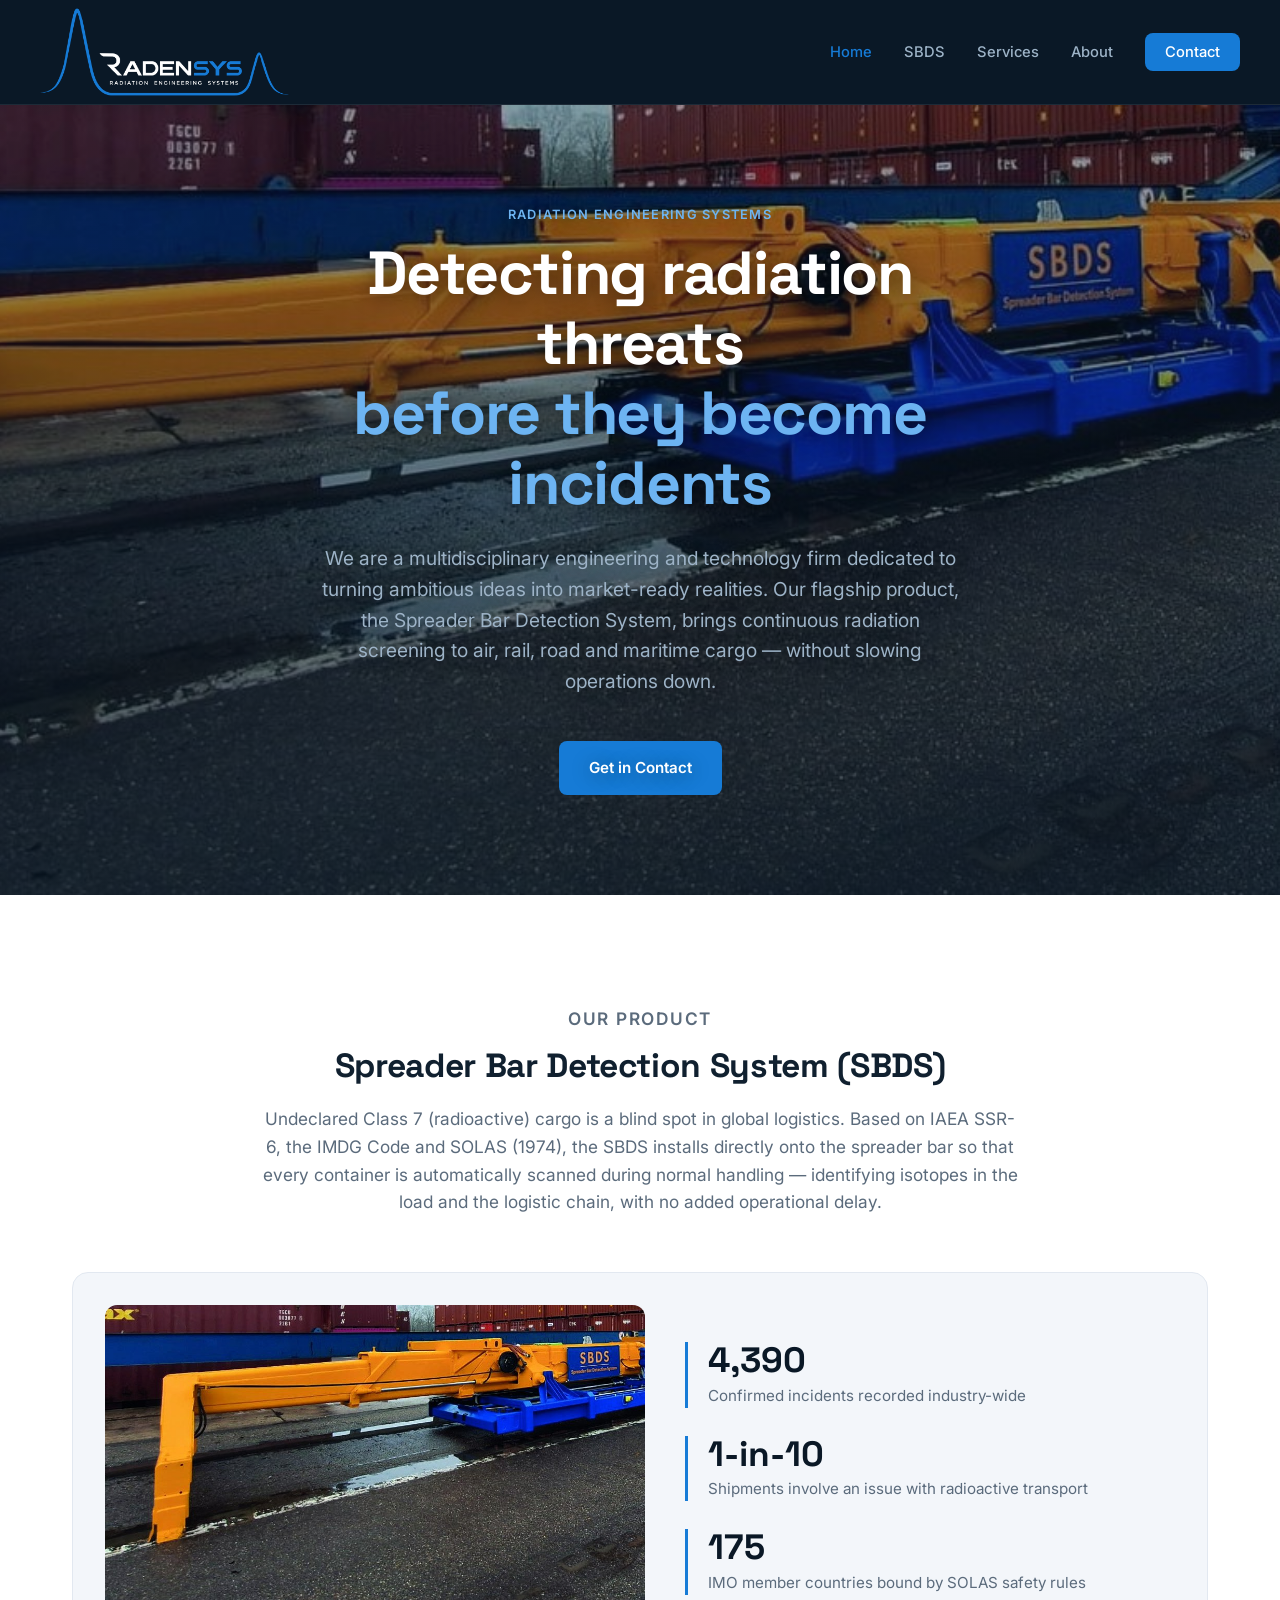
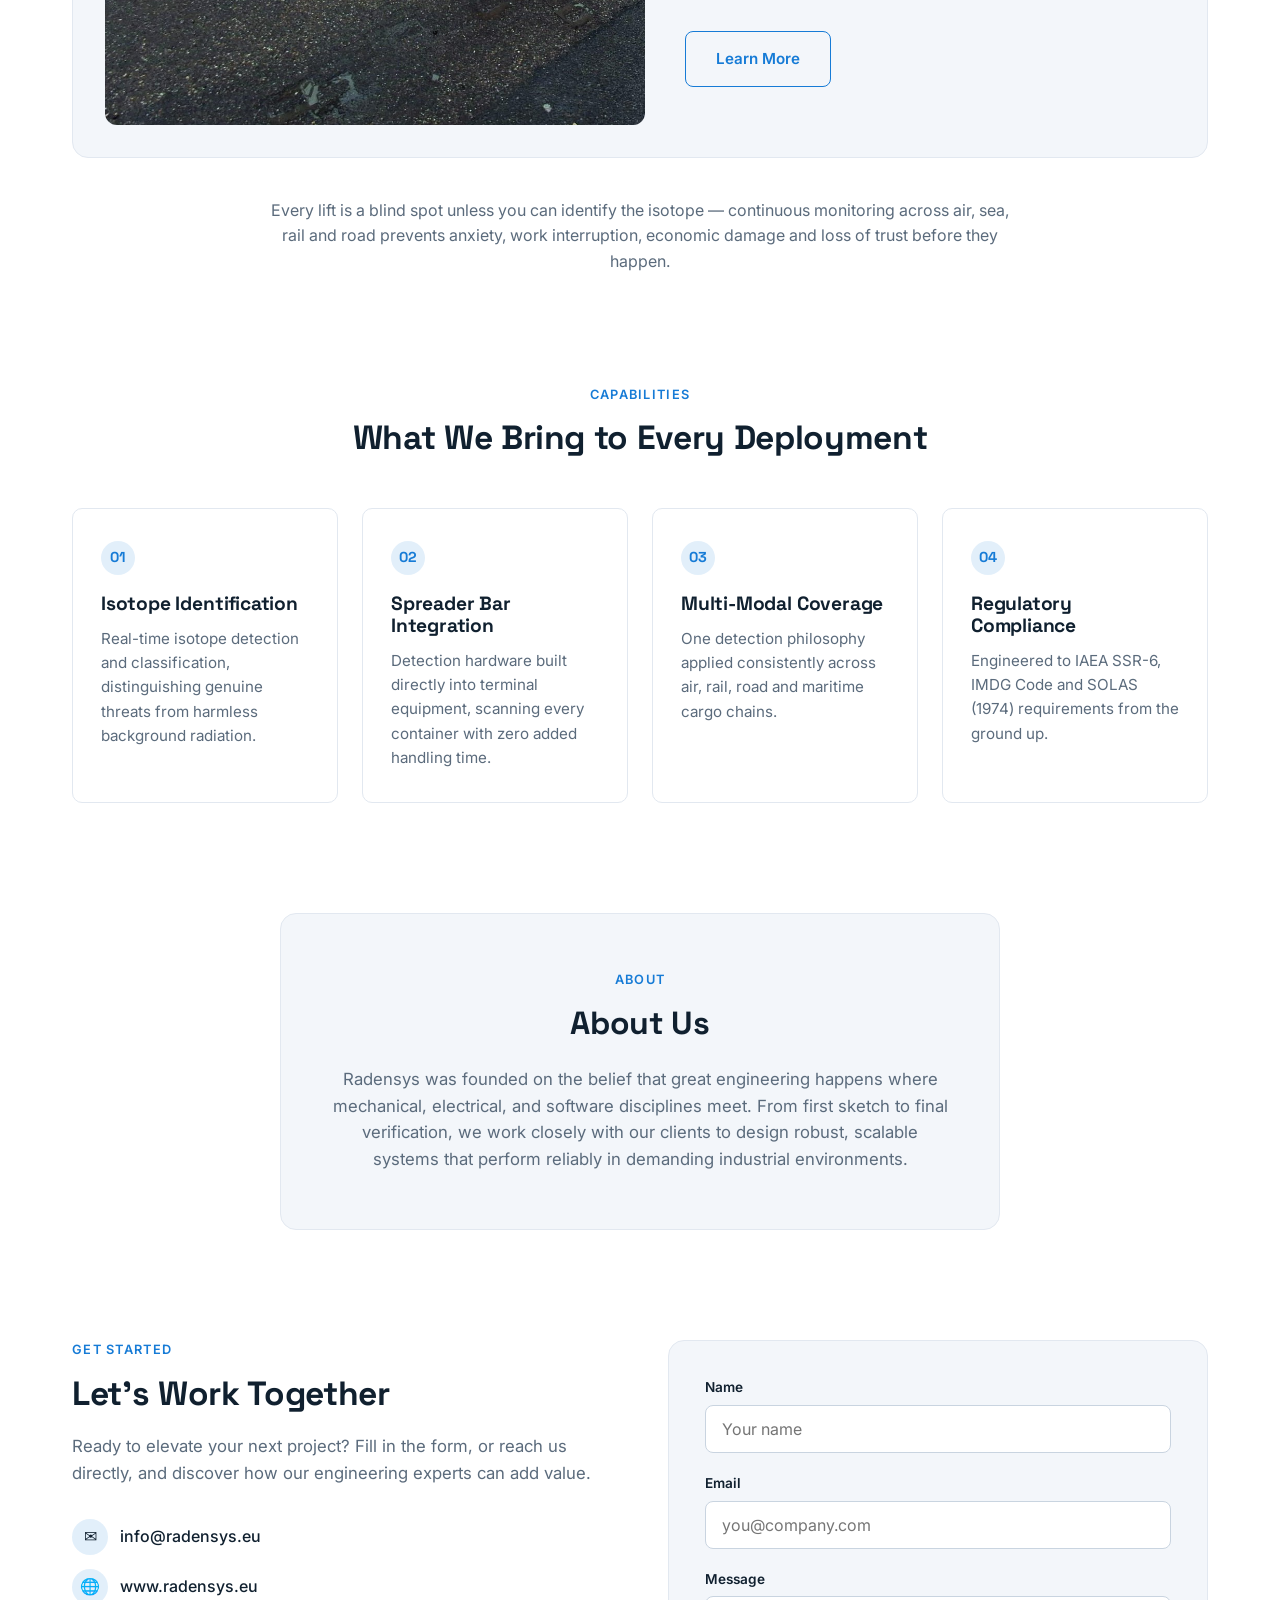
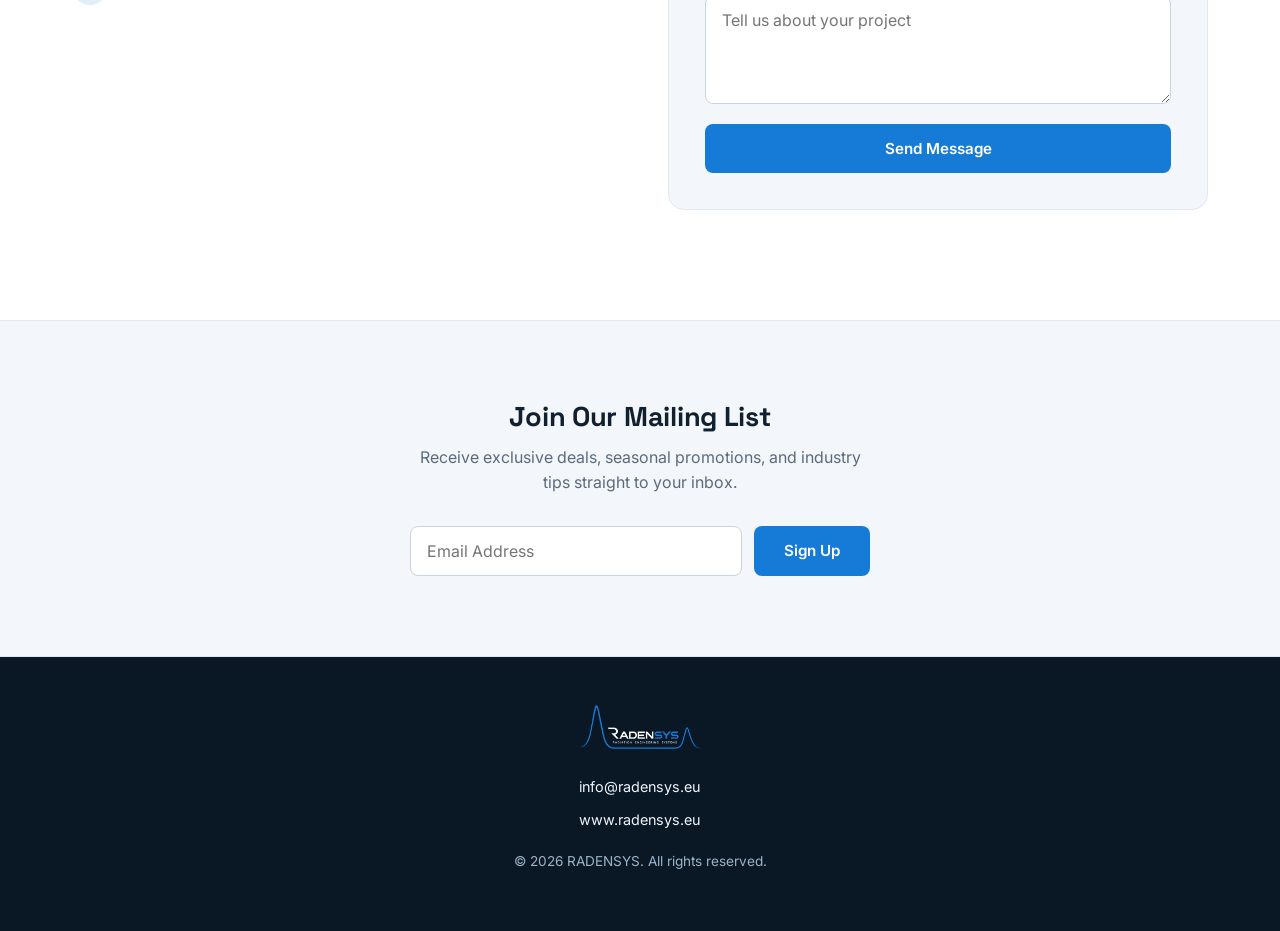
==== links.html @ bbc5977e "Added link from bussiness cards." ====
<!DOCTYPE html>
<html lang="en">
<head>
    <meta charset="UTF-8">
    <meta name="viewport" content="width=device-width, initial-scale=1.0">
    <title>RADENSYS | Redirecting…</title>

    <!-- Fallback voor browsers zonder JavaScript: herlaadt na 0 seconden naar de homepagina -->
    <meta http-equiv="refresh" content="0; url=index.html">
    <link rel="canonical" href="index.html">

    <style>
        body {
            margin: 0;
            display: flex;
            align-items: center;
            justify-content: center;
            min-height: 100vh;
            background-color: #0a1826;
            color: #eef4fb;
            font-family: 'Inter', -apple-system, BlinkMacSystemFont, sans-serif;
            text-align: center;
        }
        a { color: #6db4f2; }
    </style>
</head>
<body>
    <p>Redirecting to <a href="index.html">radensys.eu</a>&hellip;</p>

    <!-- Onmiddellijke redirect voor browsers mét JavaScript -->
    <script>
        window.location.replace('index.html');
    </script>
</body>
</html>
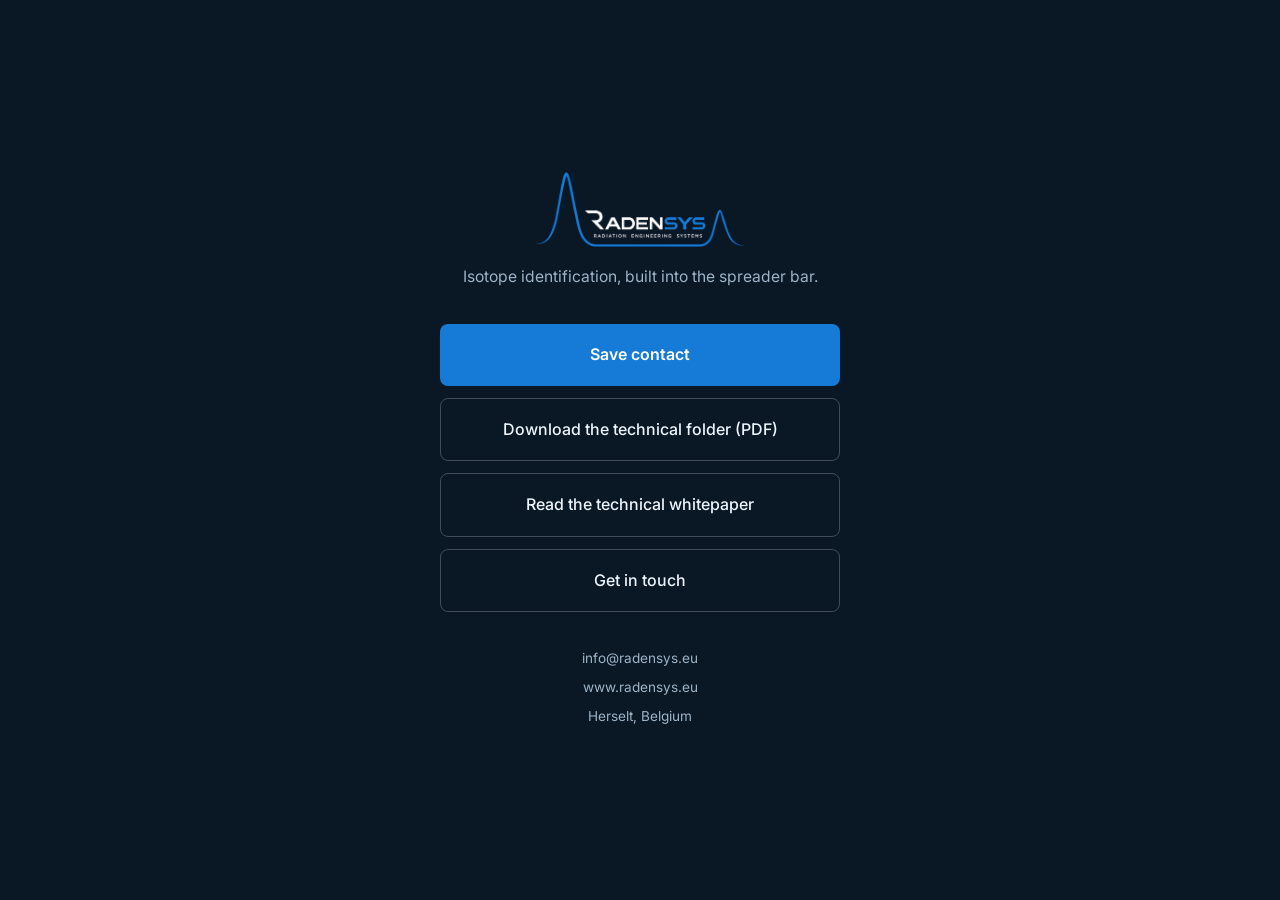
==== commit 01fc8946: "Turn links.html into a real landing page The page behind the QR code on the printed business cards w" ====
--- a/links.html
+++ b/links.html
@@ -3,33 +3,48 @@
 <head>
     <meta charset="UTF-8">
     <meta name="viewport" content="width=device-width, initial-scale=1.0">
-    <title>RADENSYS | Redirecting…</title>
+    <title>RADENSYS | Contact &amp; downloads</title>
+    <meta name="description" content="Save our contact details, download the technical folder or the SBDS whitepaper, or get in touch with Radensys.">
 
-    <!-- Fallback voor browsers zonder JavaScript: herlaadt na 0 seconden naar de homepagina -->
-    <meta http-equiv="refresh" content="0; url=index.html">
-    <link rel="canonical" href="index.html">
+    <!--
+        Deze pagina wordt alleen bereikt via de QR-code op de visitekaartjes en
+        is nergens vanaf de site gelinkt. Buiten de zoekresultaten houden, zodat
+        er naast de homepage geen tweede Radensys-pagina in Google verschijnt.
+    -->
+    <meta name="robots" content="noindex, follow">
 
-    <style>
-        body {
-            margin: 0;
-            display: flex;
-            align-items: center;
-            justify-content: center;
-            min-height: 100vh;
-            background-color: #0a1826;
-            color: #eef4fb;
-            font-family: 'Inter', -apple-system, BlinkMacSystemFont, sans-serif;
-            text-align: center;
-        }
-        a { color: #6db4f2; }
-    </style>
+    <link rel="preconnect" href="https://fonts.googleapis.com">
+    <link rel="preconnect" href="https://fonts.gstatic.com" crossorigin>
+    <link href="https://fonts.googleapis.com/css2?family=Inter:wght@300;400;500;600;700&family=Space+Grotesk:wght@500;600;700&display=swap" rel="stylesheet">
+
+    <link rel="stylesheet" href="style.css">
 </head>
-<body>
-    <p>Redirecting to <a href="index.html">radensys.eu</a>&hellip;</p>
+<body class="link-page">
 
-    <!-- Onmiddellijke redirect voor browsers mét JavaScript -->
-    <script>
-        window.location.replace('index.html');
-    </script>
+    <!--
+        Landingspagina achter de QR-code op de gedrukte visitekaartjes.
+        Eén QR voor iedereen, dus bedrijfsbreed en zonder persoonsnamen.
+        De bezoeker heeft ons net gesproken: geen verkooppraat, alleen
+        de vier dingen die hij op dat moment wil doen.
+        Bewust standalone — geen navbar, geen menu, geen main.js.
+    -->
+    <main class="link-card">
+        <img src="assets/images/logo.png" alt="RADENSYS" class="link-logo" width="260" height="92">
+        <p class="link-tagline">Isotope identification, built into the spreader bar.</p>
+
+        <nav class="link-actions" aria-label="Contact and downloads">
+            <a href="assets/radensys.vcf" class="btn link-btn" download>Save contact</a>
+            <a href="assets/images/Folder_radensys_transport_V3.pdf" class="btn link-btn link-btn--secondary" download>Download the technical folder (PDF)</a>
+            <a href="sbds-whitepaper.html" class="btn link-btn link-btn--secondary">Read the technical whitepaper</a>
+            <a href="index.html#contact" class="btn link-btn link-btn--secondary">Get in touch</a>
+        </nav>
+
+        <div class="link-meta">
+            <a href="mailto:info@radensys.eu">info@radensys.eu</a>
+            <a href="https://www.radensys.eu">www.radensys.eu</a>
+            <span>Herselt, Belgium</span>
+        </div>
+    </main>
+
 </body>
 </html>
--- a/style.css
+++ b/style.css
@@ -0,0 +1,1061 @@
+/* ==========================================================
+   RADENSYS — stylesheet
+   Kleurenschema afgeleid van het echte logo: blauw (#167BD6),
+   zwart/inkt, en wit. Donkere navbar/hero (waar het logo van
+   nature op staat), de rest van de site is licht en helder.
+   ========================================================== */
+
+:root {
+    /* Kleuren */
+    --navy: #0a1826;        /* donker navy voor navbar, hero, footer */
+    --navy-soft: #12283b;
+    --bg: #ffffff;          /* hoofdachtergrond: licht */
+    --bg-soft: #f3f6fa;     /* lichte sectie-achtergrond ter afwisseling */
+    --card-bg: #ffffff;
+    --border-color: #e2e8f0;
+    --border-color-strong: #c9d4e0;
+    --text-main: #10202f;   /* bijna zwart, ietsje navy getint */
+    --text-muted: #5b6b7c;
+    --text-on-dark: #eef4fb;
+    --text-on-dark-muted: #9db3c7;
+
+    --accent: #167bd6;      /* het echte logo-blauw */
+    --accent-dark: #0f5ea8;
+    --accent-soft: rgba(22, 123, 214, 0.12);
+
+    /* Typografie */
+    --font-display: 'Space Grotesk', 'Inter', sans-serif;
+    --font-body: 'Inter', sans-serif;
+
+    --max-width: 1200px;
+}
+
+/* --- Reset --- */
+* {
+    box-sizing: border-box;
+    margin: 0;
+    padding: 0;
+}
+
+html {
+    scroll-behavior: smooth;
+}
+
+body {
+    font-family: var(--font-body);
+    background-color: var(--bg);
+    color: var(--text-main);
+    line-height: 1.6;
+    overflow-x: hidden;
+}
+
+h1, h2, h3 {
+    font-family: var(--font-display);
+    line-height: 1.15;
+    letter-spacing: -0.01em;
+}
+
+a {
+    color: inherit;
+}
+
+/* Het hidden-attribuut moet altijd winnen. Zonder deze regel overschrijft een
+   class met een eigen display-waarde (bv. .contact-form { display: flex }) de
+   standaardregel van de browser, waardoor element.hidden = true niets doet. */
+[hidden] {
+    display: none !important;
+}
+
+.sr-only {
+    position: absolute;
+    width: 1px;
+    height: 1px;
+    overflow: hidden;
+    clip: rect(0 0 0 0);
+    white-space: nowrap;
+}
+
+/* Eyebrow: klein label boven een titel */
+.eyebrow {
+    font-family: var(--font-body);
+    font-size: 0.8rem;
+    font-weight: 600;
+    letter-spacing: 0.1em;
+    text-transform: uppercase;
+    color: var(--accent);
+    margin-bottom: 14px;
+}
+
+.eyebrow--on-dark {
+    color: #6db4f2;
+}
+
+/* --- Knop --- */
+.btn {
+    display: inline-block;
+    background-color: var(--accent);
+    color: #ffffff;
+    text-decoration: none;
+    padding: 15px 30px;
+    font-family: var(--font-body);
+    font-weight: 600;
+    font-size: 0.95rem;
+    border: none;
+    border-radius: 8px;
+    cursor: pointer;
+    transition: background 0.2s, transform 0.15s, box-shadow 0.2s;
+}
+
+.btn:hover {
+    background-color: var(--accent-dark);
+    transform: translateY(-2px);
+    box-shadow: 0 10px 24px -8px var(--accent-soft);
+}
+
+.btn--block {
+    width: 100%;
+    text-align: center;
+}
+
+.btn--outline {
+    background-color: transparent;
+    color: var(--accent);
+    border: 1.5px solid var(--accent);
+    align-self: flex-start;
+    margin-top: 8px;
+}
+
+.btn--outline:hover {
+    background-color: var(--accent);
+    color: #ffffff;
+}
+
+/* Rustige, secundaire knop: leesbaar maar duidelijk ondergeschikt aan
+   .btn--outline, zodat de hiërarchie tussen de twee acties klopt. */
+.btn--quiet {
+    background-color: transparent;
+    color: var(--text-muted);
+    border: 1px solid var(--border-color-strong);
+    padding: 12px 22px;
+    font-size: 0.88rem;
+    font-weight: 500;
+}
+
+.btn--quiet:hover {
+    background-color: transparent;
+    border-color: var(--accent);
+    color: var(--accent);
+    box-shadow: none;
+}
+
+/* ==========================================================
+   SCROLL REVEAL
+   ========================================================== */
+.reveal {
+    opacity: 0;
+    transform: translateY(24px);
+    transition: opacity 0.6s ease, transform 0.6s ease;
+}
+
+.reveal.is-visible {
+    opacity: 1;
+    transform: translateY(0);
+}
+
+@media (prefers-reduced-motion: reduce) {
+    .reveal {
+        opacity: 1;
+        transform: none;
+        transition: none;
+    }
+}
+
+/* ==========================================================
+   NAVBAR (blijft donker — het logo is hiervoor gemaakt)
+   ========================================================== */
+.navbar {
+    position: sticky;
+    top: 0;
+    z-index: 100;
+    display: flex;
+    justify-content: space-between;
+    align-items: center;
+    padding: 8px max(2rem, (100vw - var(--max-width)) / 2);
+    background-color: var(--navy);
+    border-bottom: 1px solid rgba(255, 255, 255, 0.08);
+}
+
+.navbar .logo img {
+    height: 88px;
+    width: auto;
+    display: block;
+}
+
+.nav-links {
+    display: flex;
+    align-items: center;
+    gap: 32px;
+    list-style: none;
+}
+
+.nav-links a {
+    color: var(--text-on-dark-muted);
+    text-decoration: none;
+    font-weight: 500;
+    font-size: 0.92rem;
+    transition: color 0.2s;
+}
+
+.nav-links a:hover {
+    color: var(--text-on-dark);
+}
+
+.nav-links a.nav-cta {
+    color: #ffffff;
+    background-color: var(--accent);
+    padding: 10px 20px;
+    border-radius: 8px;
+}
+
+.nav-links a.nav-cta:hover {
+    background-color: var(--accent-dark);
+    color: #ffffff;
+}
+
+.nav-links a.active-link {
+    color: var(--accent);
+}
+
+.nav-links a.nav-cta.active-link {
+    color: #ffffff;
+}
+
+/* Hamburger (verborgen op desktop) */
+.menu-toggle {
+    display: none;
+    flex-direction: column;
+    justify-content: space-between;
+    width: 26px;
+    height: 18px;
+    background: none;
+    border: none;
+    cursor: pointer;
+    padding: 0;
+}
+
+.menu-toggle span {
+    display: block;
+    height: 2px;
+    width: 100%;
+    background-color: var(--text-on-dark);
+    border-radius: 2px;
+    transition: transform 0.2s, opacity 0.2s;
+}
+
+/* ==========================================================
+   HERO (donker, met productfoto als achtergrond)
+   ========================================================== */
+.hero {
+    position: relative;
+    display: flex;
+    align-items: center;
+    justify-content: center;
+    min-height: 82vh;
+    text-align: center;
+    overflow: hidden;
+    background-color: var(--navy);
+}
+
+.hero-bg {
+    position: absolute;
+    inset: 0;
+    background-size: cover;
+    background-position: center;
+    opacity: 0.85;
+}
+
+.hero-overlay {
+    position: absolute;
+    inset: 0;
+    background: linear-gradient(180deg, rgba(10, 24, 38, 0.25) 0%, rgba(10, 24, 38, 0.7) 100%);
+}
+
+.hero-content {
+    position: relative;
+    z-index: 2;
+    max-width: 820px;
+    padding: 100px 2rem;
+    color: var(--text-on-dark);
+    text-shadow: 0 2px 20px rgba(0, 0, 0, 0.45);
+}
+
+.hero-content h1 {
+    font-size: clamp(2.4rem, 5vw, 3.8rem);
+    font-weight: 700;
+    letter-spacing: -0.02em;
+    margin-bottom: 24px;
+    color: #ffffff;
+}
+
+.hero-content h1 span {
+    color: #6db4f2;
+    display: block;
+}
+
+.hero-lead {
+    font-family: var(--font-body);
+    font-size: clamp(1.05rem, 2vw, 1.2rem);
+    color: var(--text-on-dark-muted);
+    max-width: 640px;
+    margin: 0 auto 44px auto;
+}
+
+/* ==========================================================
+   PRODUCT — Spreader Bar Detection System
+   ========================================================== */
+.product-section {
+    max-width: var(--max-width);
+    margin: 0 auto;
+    padding: 110px 2rem;
+}
+
+.product-intro {
+    max-width: 760px;
+    margin: 0 auto 56px auto;
+    text-align: center;
+}
+
+.product-intro h2 {
+    font-size: 2.1rem;
+    margin-bottom: 20px;
+}
+
+.product-intro p {
+    color: var(--text-muted);
+    font-size: 1.08rem;
+}
+
+.product-showcase {
+    display: grid;
+    grid-template-columns: 1.1fr 1fr;
+    gap: 40px;
+    align-items: center;
+    background-color: var(--bg-soft);
+    border: 1px solid var(--border-color);
+    border-radius: 16px;
+    padding: 32px;
+}
+
+.product-showcase img {
+    width: 100%;
+    height: 100%;
+    max-height: 420px;
+    object-fit: cover;
+    border-radius: 12px;
+    display: block;
+}
+
+.product-stats {
+    display: flex;
+    flex-direction: column;
+    gap: 28px;
+}
+
+.stat {
+    border-left: 3px solid var(--accent);
+    padding-left: 20px;
+}
+
+.stat-number {
+    display: block;
+    font-family: var(--font-display);
+    font-size: 2.2rem;
+    font-weight: 700;
+    color: var(--navy);
+    line-height: 1;
+    margin-bottom: 6px;
+}
+
+.stat-label {
+    display: block;
+    color: var(--text-muted);
+    font-size: 0.95rem;
+}
+
+/* Bronvermelding bij elk cijfer — zichtbaar, maar ondergeschikt aan het label.
+   Geen cijfer op de site zonder bron. */
+.stat-source {
+    display: block;
+    margin-top: 6px;
+    color: var(--text-muted);
+    font-size: 0.78rem;
+    letter-spacing: 0.02em;
+    opacity: 0.8;
+}
+
+/* Knoprij onder de cijfers: 'Learn More' is de primaire actie,
+   de folderdownload staat er bewust rustiger naast. */
+.product-actions {
+    display: flex;
+    flex-wrap: wrap;
+    align-items: center;
+    gap: 14px;
+    margin-top: 8px;
+}
+
+.product-actions .btn--outline {
+    align-self: auto;
+    margin-top: 0;
+}
+
+.product-footnote {
+    max-width: 760px;
+    margin: 40px auto 0 auto;
+    text-align: center;
+    color: var(--text-muted);
+    font-size: 1rem;
+}
+
+/* ==========================================================
+   SERVICES
+   ========================================================== */
+.services-section {
+    max-width: var(--max-width);
+    margin: 0 auto;
+    padding: 0 2rem 110px 2rem;
+    text-align: center;
+}
+
+.services-section h2 {
+    font-size: 2.1rem;
+    margin-bottom: 50px;
+}
+
+.grid {
+    display: grid;
+    grid-template-columns: repeat(auto-fit, minmax(250px, 1fr));
+    gap: 24px;
+    text-align: left;
+}
+
+.card {
+    position: relative;
+    background-color: var(--card-bg);
+    border: 1px solid var(--border-color);
+    padding: 32px 28px;
+    border-radius: 10px;
+    transition: border-color 0.2s, transform 0.2s, box-shadow 0.2s;
+}
+
+.card:hover {
+    border-color: var(--accent);
+    transform: translateY(-4px);
+    box-shadow: 0 16px 32px -20px rgba(16, 32, 47, 0.25);
+}
+
+.card-code {
+    display: inline-flex;
+    align-items: center;
+    justify-content: center;
+    width: 34px;
+    height: 34px;
+    font-family: var(--font-display);
+    font-size: 0.9rem;
+    font-weight: 700;
+    color: var(--accent);
+    background-color: var(--accent-soft);
+    border-radius: 50%;
+    margin-bottom: 18px;
+}
+
+.card h3 {
+    font-size: 1.2rem;
+    margin-bottom: 12px;
+}
+
+.card p {
+    color: var(--text-muted);
+    font-size: 0.95rem;
+}
+
+/* ==========================================================
+   ABOUT
+   ========================================================== */
+.about-section {
+    max-width: var(--max-width);
+    margin: 0 auto;
+    padding: 0 2rem 110px 2rem;
+}
+
+.about-frame {
+    max-width: 720px;
+    margin: 0 auto;
+    padding: 56px 48px;
+    text-align: center;
+    border: 1px solid var(--border-color);
+    border-radius: 16px;
+    background-color: var(--bg-soft);
+}
+
+.about-frame h2 {
+    font-size: 2rem;
+    margin-bottom: 24px;
+}
+
+.about-frame p:not(.eyebrow) {
+    color: var(--text-muted);
+    font-size: 1.05rem;
+}
+
+/* De globale reset zet alle marges op 0; losse alinea's hebben dus
+   expliciet ruimte nodig. */
+.about-frame p:not(.eyebrow) + p {
+    margin-top: 18px;
+}
+
+/* ==========================================================
+   CTA — LET'S WORK TOGETHER / CONTACT
+   ========================================================== */
+.cta-section {
+    max-width: var(--max-width);
+    margin: 0 auto;
+    padding: 0 2rem 110px 2rem;
+}
+
+.contact-wrap {
+    display: grid;
+    grid-template-columns: 1fr 1fr;
+    gap: 56px;
+    align-items: start;
+}
+
+.contact-intro h2 {
+    font-size: 2.1rem;
+    margin-bottom: 20px;
+}
+
+.contact-intro p:not(.eyebrow) {
+    color: var(--text-muted);
+    font-size: 1.05rem;
+    margin-bottom: 32px;
+}
+
+.contact-details {
+    display: flex;
+    flex-direction: column;
+    gap: 14px;
+}
+
+.contact-details a {
+    display: inline-flex;
+    align-items: center;
+    gap: 12px;
+    color: var(--text-main);
+    text-decoration: none;
+    font-weight: 500;
+}
+
+.contact-details a:hover {
+    color: var(--accent);
+}
+
+.contact-icon {
+    display: inline-flex;
+    align-items: center;
+    justify-content: center;
+    width: 36px;
+    height: 36px;
+    border-radius: 50%;
+    background-color: var(--accent-soft);
+    font-size: 1rem;
+}
+
+/* --- Contactkaart --- */
+.contact-card {
+    background-color: var(--bg-soft);
+    border: 1px solid var(--border-color);
+    border-radius: 16px;
+    padding: 36px;
+}
+
+.contact-form {
+    display: flex;
+    flex-direction: column;
+    gap: 20px;
+}
+
+.field {
+    display: flex;
+    flex-direction: column;
+    gap: 6px;
+}
+
+.field label {
+    font-size: 0.85rem;
+    font-weight: 600;
+    color: var(--text-main);
+}
+
+.contact-form input,
+.contact-form textarea {
+    width: 100%;
+    padding: 13px 16px;
+    border-radius: 8px;
+    border: 1px solid var(--border-color-strong);
+    background-color: #ffffff;
+    color: var(--text-main);
+    font-family: var(--font-body);
+    font-size: 1rem;
+    resize: vertical;
+}
+
+.contact-form input:focus-visible,
+.contact-form textarea:focus-visible {
+    outline: 2px solid var(--accent);
+    outline-offset: 2px;
+}
+
+.form-status {
+    margin-top: 18px;
+    font-size: 0.92rem;
+    font-weight: 500;
+}
+
+.form-status.success { color: var(--accent-dark); }
+.form-status.error { color: #c0392b; }
+
+/* ==========================================================
+   FOOTER (donker, zoals de navbar)
+   ========================================================== */
+footer {
+    background-color: var(--navy);
+    padding: 48px 2rem;
+    text-align: center;
+    color: var(--text-on-dark-muted);
+    font-size: 0.9rem;
+}
+
+.footer-logo {
+    height: 44px;
+    width: auto;
+    margin-bottom: 20px;
+}
+
+footer p {
+    margin-bottom: 10px;
+}
+
+footer a {
+    color: var(--text-on-dark);
+    text-decoration: none;
+}
+
+footer a:hover {
+    color: #6db4f2;
+}
+
+footer .copyright {
+    margin-top: 20px;
+    color: var(--text-on-dark-muted);
+    font-size: 0.85rem;
+}
+
+/* Focus states voor toetsenbordgebruik */
+a:focus-visible,
+button:focus-visible {
+    outline: 2px solid var(--accent);
+    outline-offset: 3px;
+}
+
+/* --- Back to top knop --- */
+.back-to-top {
+    position: fixed;
+    right: 20px;
+    bottom: 20px;
+    z-index: 90;
+    width: 44px;
+    height: 44px;
+    border-radius: 50%;
+    border: 1px solid var(--border-color-strong);
+    background-color: #ffffff;
+    color: var(--text-main);
+    font-size: 1.2rem;
+    cursor: pointer;
+    opacity: 0;
+    transform: translateY(10px);
+    transition: opacity 0.2s, transform 0.2s, border-color 0.2s;
+    box-shadow: 0 8px 24px -8px rgba(16, 32, 47, 0.3);
+}
+
+.back-to-top.visible {
+    opacity: 1;
+    transform: translateY(0);
+}
+
+.back-to-top:hover {
+    border-color: var(--accent);
+    color: var(--accent);
+}
+
+/* --- Sticky mobiele CTA-balk (verborgen op desktop) --- */
+.mobile-cta-bar {
+    display: none;
+}
+
+/* ==========================================================
+   WHITEPAPER PAGE (sbds-whitepaper.html)
+   ========================================================== */
+.paper-hero {
+    background-color: var(--navy);
+    text-align: center;
+    padding: 80px 2rem 70px 2rem;
+    color: var(--text-on-dark);
+}
+
+.paper-hero h1 {
+    font-size: clamp(2rem, 4.5vw, 3rem);
+    color: #ffffff;
+    margin-bottom: 16px;
+}
+
+.paper-subtitle {
+    max-width: 640px;
+    margin: 0 auto;
+    color: var(--text-on-dark-muted);
+    font-size: 1.1rem;
+    font-style: italic;
+}
+
+.paper {
+    max-width: var(--max-width);
+    margin: 0 auto;
+    padding: 70px 2rem 120px 2rem;
+    display: grid;
+    grid-template-columns: 220px 1fr;
+    gap: 56px;
+    align-items: start;
+}
+
+.paper-toc {
+    position: sticky;
+    top: 100px;
+    display: flex;
+    flex-direction: column;
+    gap: 12px;
+    padding-right: 20px;
+    border-right: 1px solid var(--border-color);
+}
+
+.paper-toc-label {
+    font-size: 0.75rem;
+    font-weight: 700;
+    letter-spacing: 0.08em;
+    text-transform: uppercase;
+    color: var(--text-muted);
+    margin-bottom: 4px;
+}
+
+.paper-toc a {
+    color: var(--text-muted);
+    text-decoration: none;
+    font-size: 0.92rem;
+    line-height: 1.4;
+}
+
+.paper-toc a:hover {
+    color: var(--accent);
+}
+
+.paper-content {
+    max-width: 720px;
+}
+
+.paper-content h2 {
+    font-size: 1.5rem;
+    margin-top: 48px;
+    margin-bottom: 18px;
+    scroll-margin-top: 100px;
+}
+
+.paper-content h2:first-child {
+    margin-top: 0;
+}
+
+.paper-content p {
+    color: var(--text-main);
+    font-size: 1.02rem;
+    margin-bottom: 20px;
+}
+
+.paper-content strong {
+    color: var(--navy);
+}
+
+.citation {
+    color: var(--accent);
+    text-decoration: none;
+    font-size: 0.85em;
+    font-weight: 600;
+}
+
+.citation:hover {
+    text-decoration: underline;
+}
+
+.paper-references {
+    list-style: none;
+    counter-reset: refs;
+    display: flex;
+    flex-direction: column;
+    gap: 16px;
+    margin-bottom: 40px;
+}
+
+.paper-references li {
+    counter-increment: refs;
+    position: relative;
+    padding-left: 34px;
+    color: var(--text-muted);
+    font-size: 0.92rem;
+    line-height: 1.6;
+    scroll-margin-top: 100px;
+}
+
+.paper-references li::before {
+    content: "[" counter(refs) "]";
+    position: absolute;
+    left: 0;
+    color: var(--accent);
+    font-weight: 600;
+    font-size: 0.88rem;
+}
+
+.paper-references a {
+    color: var(--accent);
+    word-break: break-all;
+}
+
+.paper-cta {
+    margin-top: 48px;
+    padding: 32px;
+    background-color: var(--bg-soft);
+    border: 1px solid var(--border-color);
+    border-radius: 16px;
+    text-align: center;
+}
+
+.paper-cta p {
+    margin-bottom: 18px;
+    color: var(--text-main);
+    font-weight: 500;
+}
+
+@media (max-width: 900px) {
+    .paper {
+        grid-template-columns: 1fr;
+    }
+
+    .paper-toc {
+        position: static;
+        flex-direction: row;
+        flex-wrap: wrap;
+        border-right: none;
+        border-bottom: 1px solid var(--border-color);
+        padding-right: 0;
+        padding-bottom: 20px;
+        gap: 8px 20px;
+    }
+
+    .paper-toc-label {
+        width: 100%;
+    }
+}
+
+/* ==========================================================
+   LINKS PAGE (links.html)
+   Standalone landingspagina achter de QR-code op de visitekaartjes.
+   Mobiel-eerst: dit wordt vrijwel altijd op een telefoon geopend.
+   Donkere achtergrond omdat logo.png de lichte logoversie is — die
+   hoort op navy, net als in de navbar, hero en footer.
+   ========================================================== */
+.link-page {
+    display: flex;
+    align-items: center;
+    justify-content: center;
+    min-height: 100vh;
+    min-height: 100dvh;
+    padding: 44px 20px;
+    background-color: var(--navy);
+}
+
+.link-card {
+    width: 100%;
+    max-width: 400px;
+    text-align: center;
+}
+
+.link-logo {
+    display: block;
+    width: 210px;
+    max-width: 72%;
+    height: auto;
+    margin: 0 auto 18px auto;
+}
+
+.link-tagline {
+    color: var(--text-on-dark-muted);
+    font-size: 0.98rem;
+    line-height: 1.5;
+    margin-bottom: 36px;
+}
+
+.link-actions {
+    display: flex;
+    flex-direction: column;
+    gap: 12px;
+    margin-bottom: 36px;
+}
+
+/* Volle breedte en een ruime tapzone — ruim boven de 44px die je
+   op een telefoon minimaal wilt raken. */
+.link-btn {
+    width: 100%;
+    padding: 18px 22px;
+    font-size: 1rem;
+    text-align: center;
+}
+
+/* De drie vervolgacties: leesbaar op navy, maar duidelijk
+   ondergeschikt aan 'Save contact'. */
+.link-btn--secondary {
+    background-color: transparent;
+    color: var(--text-on-dark);
+    border: 1px solid rgba(255, 255, 255, 0.22);
+    font-weight: 500;
+}
+
+.link-btn--secondary:hover {
+    background-color: rgba(255, 255, 255, 0.06);
+    border-color: var(--accent);
+    color: #ffffff;
+    box-shadow: none;
+}
+
+.link-meta {
+    display: flex;
+    flex-direction: column;
+    gap: 7px;
+    font-size: 0.85rem;
+    color: var(--text-on-dark-muted);
+}
+
+.link-meta a {
+    color: var(--text-on-dark-muted);
+    text-decoration: none;
+}
+
+.link-meta a:hover {
+    color: var(--accent);
+}
+
+/* ==========================================================
+   RESPONSIVE
+   ========================================================== */
+@media (max-width: 900px) {
+    .product-showcase {
+        grid-template-columns: 1fr;
+    }
+
+    .contact-wrap {
+        grid-template-columns: 1fr;
+        gap: 40px;
+    }
+}
+
+@media (max-width: 768px) {
+    .menu-toggle {
+        display: flex;
+    }
+
+    .navbar .logo img {
+        height: 48px;
+    }
+
+    .nav-links {
+        position: absolute;
+        top: 100%;
+        left: 0;
+        right: 0;
+        flex-direction: column;
+        align-items: stretch;
+        gap: 0;
+        background-color: var(--navy);
+        max-height: 0;
+        overflow: hidden;
+        transition: max-height 0.25s ease;
+    }
+
+    .nav-links.open {
+        max-height: 320px;
+    }
+
+    .nav-links li {
+        padding: 16px 2rem;
+        border-top: 1px solid rgba(255, 255, 255, 0.08);
+    }
+
+    .nav-links a.nav-cta {
+        display: inline-block;
+    }
+
+    /* Sticky contact-balk onderaan het scherm op mobiel */
+    .mobile-cta-bar {
+        display: flex;
+        position: fixed;
+        left: 0;
+        right: 0;
+        bottom: 0;
+        z-index: 95;
+        gap: 10px;
+        padding: 12px 16px;
+        background-color: var(--navy);
+        border-top: 1px solid rgba(255, 255, 255, 0.08);
+    }
+
+    .mobile-cta-bar a {
+        flex: 1;
+        text-align: center;
+        padding: 12px;
+        border-radius: 8px;
+        text-decoration: none;
+        font-size: 0.9rem;
+    }
+
+    .mobile-cta-bar a:first-child {
+        border: 1px solid rgba(255, 255, 255, 0.25);
+        color: var(--text-on-dark-muted);
+    }
+
+    /* Ruimte onderaan zodat de sticky balk niets bedekt */
+    body {
+        padding-bottom: 72px;
+    }
+
+    .back-to-top {
+        bottom: 84px;
+    }
+}
+
+@media (max-width: 600px) {
+    .hero {
+        min-height: 74vh;
+    }
+
+    .about-frame {
+        padding: 40px 24px;
+    }
+
+    .contact-card {
+        padding: 24px;
+    }
+}
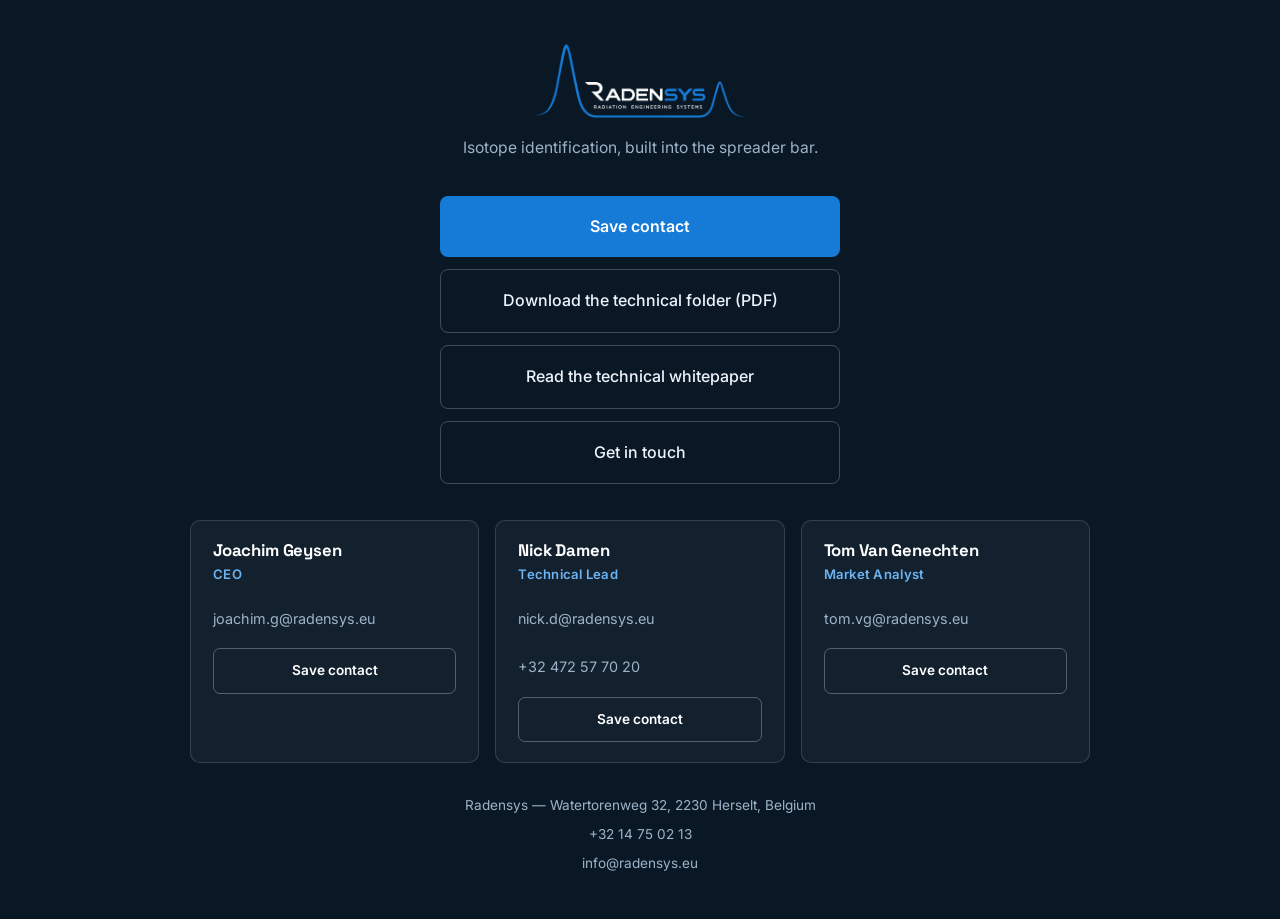
==== commit 3e792be9: "Add contact cards and full company details to the QR landing page Someone scanning the QR code on a " ====
--- a/links.html
+++ b/links.html
@@ -39,10 +39,41 @@
             <a href="index.html#contact" class="btn link-btn link-btn--secondary">Get in touch</a>
         </nav>
 
+        <!--
+            Persoonlijke contactkaarten. Elke kaart heeft zijn eigen vCard:
+            één BEGIN/END-blok per bestand wordt door alle telefoons herkend,
+            terwijl een bundel met meerdere personen in één .vcf wisselend
+            wordt afgehandeld. Zo bepaalt de bezoeker bovendien zelf wie hij
+            opslaat — hij heeft er meestal maar één gesproken.
+        -->
+        <section class="link-people" aria-label="Your contacts">
+            <article class="person-card">
+                <h2>Joachim Geysen</h2>
+                <p class="person-card-role">CEO</p>
+                <a href="mailto:joachim.g@radensys.eu">joachim.g@radensys.eu</a>
+                <a href="assets/joachim-geysen.vcf" class="person-card-save" download>Save contact</a>
+            </article>
+
+            <article class="person-card">
+                <h2>Nick Damen</h2>
+                <p class="person-card-role">Technical Lead</p>
+                <a href="mailto:nick.d@radensys.eu">nick.d@radensys.eu</a>
+                <a href="tel:+32472577020">+32 472 57 70 20</a>
+                <a href="assets/nick-damen.vcf" class="person-card-save" download>Save contact</a>
+            </article>
+
+            <article class="person-card">
+                <h2>Tom Van Genechten</h2>
+                <p class="person-card-role">Market Analyst</p>
+                <a href="mailto:tom.vg@radensys.eu">tom.vg@radensys.eu</a>
+                <a href="assets/tom-van-genechten.vcf" class="person-card-save" download>Save contact</a>
+            </article>
+        </section>
+
         <div class="link-meta">
+            <span>Radensys &mdash; Watertorenweg 32, 2230 Herselt, Belgium</span>
+            <a href="tel:+3214750213">+32 14 75 02 13</a>
             <a href="mailto:info@radensys.eu">info@radensys.eu</a>
-            <a href="https://www.radensys.eu">www.radensys.eu</a>
-            <span>Herselt, Belgium</span>
         </div>
     </main>
 
--- a/style.css
+++ b/style.css
@@ -414,6 +414,206 @@
     text-align: center;
     color: var(--text-muted);
     font-size: 1rem;
+}
+
+/* ==========================================================
+   HOW IT WORKS
+   Lichte sectie-achtergrond zodat de drie stappen zich visueel
+   losmaken van het productblok erboven.
+   ========================================================== */
+.how-section {
+    background-color: var(--bg-soft);
+    border-top: 1px solid var(--border-color);
+    border-bottom: 1px solid var(--border-color);
+    padding: 100px 2rem;
+    margin-bottom: 110px;
+}
+
+.how-intro {
+    max-width: 720px;
+    margin: 0 auto 54px auto;
+    text-align: center;
+}
+
+.how-intro h2 {
+    font-size: 2.1rem;
+    margin-bottom: 18px;
+}
+
+.how-intro p {
+    color: var(--text-muted);
+    font-size: 1.05rem;
+}
+
+.how-steps {
+    display: grid;
+    grid-template-columns: repeat(auto-fit, minmax(260px, 1fr));
+    gap: 24px;
+    max-width: var(--max-width);
+    margin: 0 auto;
+    list-style: none;
+}
+
+.how-step {
+    position: relative;
+    background-color: var(--card-bg);
+    border: 1px solid var(--border-color);
+    border-radius: 10px;
+    padding: 32px 28px;
+    overflow: hidden;
+}
+
+/* Accentbalkje dat bij hover van boven naar beneden invult — dezelfde
+   subtiele interactie-taal als de kaarten in Services. */
+.how-step::after {
+    content: '';
+    position: absolute;
+    left: 0;
+    top: 0;
+    bottom: 0;
+    width: 3px;
+    background-color: var(--accent);
+    transform: scaleY(0);
+    transform-origin: top;
+    transition: transform 0.3s;
+}
+
+.how-step:hover::after {
+    transform: scaleY(1);
+}
+
+.how-step-num {
+    display: block;
+    font-family: var(--font-display);
+    font-size: 2.4rem;
+    font-weight: 700;
+    color: #c4d6ea;
+    line-height: 1;
+    margin-bottom: 16px;
+}
+
+.how-step h3 {
+    font-size: 1.15rem;
+    margin-bottom: 12px;
+}
+
+.how-step p {
+    color: var(--text-muted);
+    font-size: 0.95rem;
+}
+
+.how-footnote {
+    max-width: 720px;
+    margin: 44px auto 0 auto;
+    text-align: center;
+    color: var(--text-muted);
+    font-size: 1rem;
+}
+
+/* ==========================================================
+   YOUR CONTACTS
+   ========================================================== */
+.people-section {
+    max-width: var(--max-width);
+    margin: 0 auto;
+    padding: 0 2rem 110px 2rem;
+}
+
+.people-intro {
+    text-align: center;
+    margin-bottom: 50px;
+}
+
+.people-intro h2 {
+    font-size: 2.1rem;
+}
+
+/* Breed genoeg voor drie kaarten naast elkaar (3 x 320 + 2 x 24 = 1008);
+   daaronder valt auto-fit vanzelf terug op twee en dan één kolom. */
+.people-grid {
+    display: grid;
+    grid-template-columns: repeat(auto-fit, minmax(320px, 1fr));
+    gap: 24px;
+    max-width: 1080px;
+    margin: 0 auto;
+}
+
+/* Foto links, gegevens rechts. */
+.person {
+    display: flex;
+    align-items: center;
+    gap: 22px;
+    background-color: var(--card-bg);
+    border: 1px solid var(--border-color);
+    border-radius: 10px;
+    padding: 26px;
+    transition: border-color 0.2s, box-shadow 0.2s;
+}
+
+.person:hover {
+    border-color: var(--accent);
+    box-shadow: 0 16px 32px -20px rgba(16, 32, 47, 0.25);
+}
+
+.person-photo {
+    flex: none;
+    width: 96px;
+    height: 96px;
+    border-radius: 50%;
+    object-fit: cover;
+    background-color: var(--bg-soft);
+}
+
+.person-info h3 {
+    font-size: 1.2rem;
+    margin-bottom: 4px;
+}
+
+.person-role {
+    color: var(--accent);
+    font-size: 0.9rem;
+    font-weight: 600;
+    margin-bottom: 12px;
+}
+
+.person-contact {
+    display: flex;
+    flex-direction: column;
+    font-size: 0.92rem;
+}
+
+/* Ruime tapzone voor e-mail en telefoon; de sectie wordt ook op
+   telefoons gelezen en een tel:-link moet comfortabel raakbaar zijn. */
+.person-contact a {
+    display: flex;
+    align-items: center;
+    min-height: 40px;
+    padding: 6px 0;
+    color: var(--text-muted);
+    text-decoration: none;
+    word-break: break-word;
+}
+
+.person-contact a:hover {
+    color: var(--accent);
+}
+
+/* Op smalle schermen wordt de tekstkolom naast de foto te krap voor een
+   volledig e-mailadres; daar stapelen we foto en gegevens onder elkaar. */
+@media (max-width: 600px) {
+    .person {
+        flex-direction: column;
+        text-align: center;
+        gap: 16px;
+    }
+
+    .person-contact {
+        align-self: center;
+    }
+
+    .person-contact a {
+        justify-content: center;
+    }
 }
 
 /* ==========================================================
@@ -941,6 +1141,76 @@
     box-shadow: none;
 }
 
+/* Persoonlijke contactkaarten. Mobiel-eerst: één kolom, naast elkaar
+   zodra er ruimte is. Alleen tekst, geen foto's. */
+.link-people {
+    display: grid;
+    grid-template-columns: 1fr;
+    gap: 12px;
+    margin-bottom: 32px;
+    text-align: left;
+}
+
+.person-card {
+    display: flex;
+    flex-direction: column;
+    align-items: flex-start;
+    gap: 3px;
+    padding: 20px 22px;
+    background-color: rgba(255, 255, 255, 0.04);
+    border: 1px solid rgba(255, 255, 255, 0.14);
+    border-radius: 10px;
+}
+
+.person-card h2 {
+    font-size: 1.05rem;
+    color: #ffffff;
+    margin-bottom: 1px;
+}
+
+.person-card-role {
+    color: #6db4f2;
+    font-size: 0.82rem;
+    font-weight: 600;
+    letter-spacing: 0.02em;
+    margin-bottom: 8px;
+}
+
+/* Ruime tapzone: dit wordt vrijwel altijd op een telefoon geopend, dus
+   e-mail en telefoonnummer moeten comfortabel raakbaar zijn. */
+.person-card a {
+    color: var(--text-on-dark-muted);
+    text-decoration: none;
+    font-size: 0.9rem;
+    padding: 11px 0;
+    min-height: 44px;
+    display: flex;
+    align-items: center;
+    word-break: break-word;
+}
+
+.person-card a:hover {
+    color: var(--accent);
+}
+
+.person-card-save {
+    margin-top: 4px;
+    color: #ffffff !important;
+    font-weight: 600;
+    font-size: 0.85rem !important;
+    border: 1px solid rgba(255, 255, 255, 0.28);
+    border-radius: 7px;
+    padding: 11px 18px !important;
+    justify-content: center;
+    align-self: stretch;
+}
+
+.person-card-save:hover {
+    color: var(--accent) !important;
+    border-color: var(--accent);
+    background-color: rgba(255, 255, 255, 0.05);
+}
+
 .link-meta {
     display: flex;
     flex-direction: column;
@@ -956,6 +1226,40 @@
 
 .link-meta a:hover {
     color: var(--accent);
+}
+
+/* Vanaf tabletbreedte staan de twee contactkaarten naast elkaar. De
+   kolom met knoppen blijft daarbij op zijn oorspronkelijke breedte,
+   zodat de knoppen niet onnodig uitrekken. */
+@media (min-width: 700px) {
+    .link-card {
+        max-width: 660px;
+    }
+
+    .link-logo,
+    .link-tagline,
+    .link-actions {
+        max-width: 400px;
+        margin-left: auto;
+        margin-right: auto;
+    }
+
+    .link-people {
+        grid-template-columns: 1fr 1fr;
+        gap: 16px;
+    }
+}
+
+/* Vanaf deze breedte passen de drie contactkaarten op één rij, wat er
+   evenwichtiger uitziet dan twee kaarten met een losse derde eronder. */
+@media (min-width: 920px) {
+    .link-card {
+        max-width: 900px;
+    }
+
+    .link-people {
+        grid-template-columns: repeat(3, 1fr);
+    }
 }
 
 /* ==========================================================
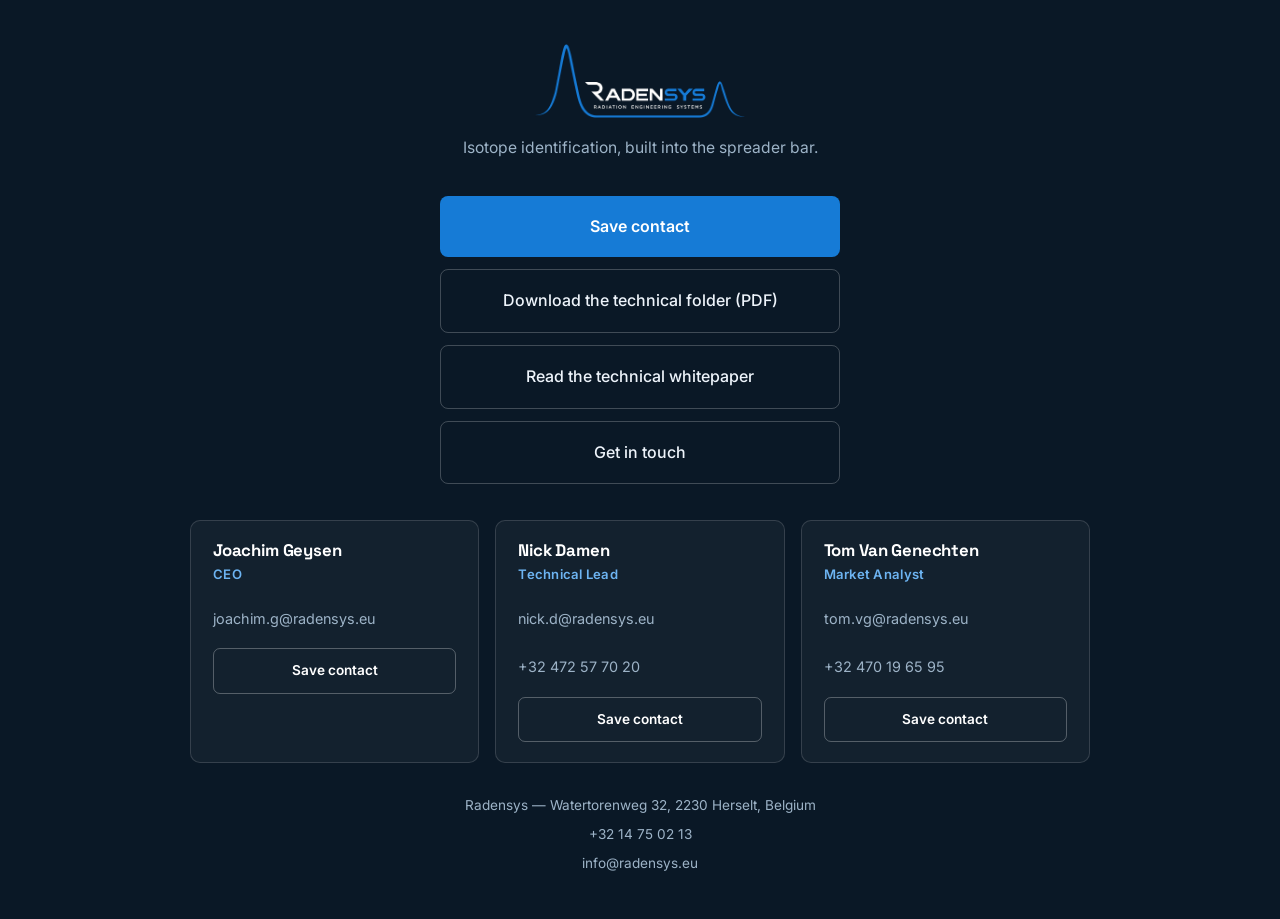
==== commit 3c551134: "Add Tom Van Genechten's mobile number Now listed on the homepage contacts, on the business-card land" ====
--- a/links.html
+++ b/links.html
@@ -66,6 +66,7 @@
                 <h2>Tom Van Genechten</h2>
                 <p class="person-card-role">Market Analyst</p>
                 <a href="mailto:tom.vg@radensys.eu">tom.vg@radensys.eu</a>
+                <a href="tel:+32470196595">+32 470 19 65 95</a>
                 <a href="assets/tom-van-genechten.vcf" class="person-card-save" download>Save contact</a>
             </article>
         </section>
--- a/style.css
+++ b/style.css
@@ -631,15 +631,33 @@
     margin-bottom: 50px;
 }
 
+/* Expliciete kolommen in plaats van auto-fit: de uitklappanelen moeten
+   op een voorspelbare breedte van "onder de eigen kaart" naar "onder de
+   hele rij" schakelen, en dat kan niet als het kolomaantal zelf varieert. */
 .grid {
     display: grid;
-    grid-template-columns: repeat(auto-fit, minmax(250px, 1fr));
+    grid-template-columns: 1fr;
     gap: 24px;
     text-align: left;
 }
 
+@media (min-width: 600px) {
+    .grid {
+        grid-template-columns: repeat(2, 1fr);
+    }
+}
+
+@media (min-width: 1000px) {
+    .grid {
+        grid-template-columns: repeat(4, 1fr);
+    }
+}
+
 .card {
     position: relative;
+    display: flex;
+    flex-direction: column;
+    align-items: flex-start;
     background-color: var(--card-bg);
     border: 1px solid var(--border-color);
     padding: 32px 28px;
@@ -651,6 +669,92 @@
     border-color: var(--accent);
     transform: translateY(-4px);
     box-shadow: 0 16px 32px -20px rgba(16, 32, 47, 0.25);
+}
+
+/* De kaart waarvan het paneel openstaat, blijft gemarkeerd. */
+.card.is-open {
+    border-color: var(--accent);
+    box-shadow: 0 16px 32px -20px rgba(16, 32, 47, 0.25);
+}
+
+/* Subtiele tekstknop: bewust lichter dan de gevulde knoppen elders.
+   margin-top:auto lijnt hem onderaan uit, ook als de kaarten
+   verschillend lange teksten hebben. */
+/* De extra padding-bottom vergroot het tapgebied tot ruim 44px; de
+   negatieve marge haalt die ruimte visueel weer weg, zodat de knop
+   op dezelfde plek blijft staan als voorheen. */
+.card-more {
+    display: inline-flex;
+    align-items: center;
+    gap: 8px;
+    margin-top: auto;
+    margin-bottom: -14px;
+    padding: 14px 0;
+    background: none;
+    border: none;
+    cursor: pointer;
+    font-family: var(--font-body);
+    font-size: 0.88rem;
+    font-weight: 600;
+    color: var(--accent);
+}
+
+.card-more:hover {
+    color: var(--accent-dark);
+}
+
+.card-more-arrow {
+    display: inline-block;
+    transition: transform 0.25s ease;
+}
+
+.card-more[aria-expanded="true"] .card-more-arrow {
+    transform: rotate(90deg);
+}
+
+/* Het paneel loopt over de volledige breedte van de rij. Hoogte wordt
+   door main.js gezet (0 <-> scrollHeight) zodat de animatie klopt bij
+   een onbekende tekstlengte. */
+.cap-panel {
+    grid-column: 1 / -1;
+    height: 0;
+    overflow: hidden;
+    transition: height 0.25s ease;
+    background-color: var(--bg-soft);
+    border: 1px solid var(--border-color);
+    border-radius: 10px;
+}
+
+.cap-panel-inner {
+    padding: 28px 30px;
+}
+
+.cap-panel-inner p {
+    color: var(--text-muted);
+    font-size: 1rem;
+    max-width: 80ch;
+}
+
+.cap-panel-inner em {
+    color: var(--text-main);
+    font-style: italic;
+}
+
+/* Vanaf twee kolommen schuiven de panelen achter alle kaarten, zodat het
+   paneel onder de volledige rij opent in plaats van de rij open te breken.
+   Op mobiel (1 kolom) blijft de bronvolgorde staan: daar opent het paneel
+   direct onder de kaart waar je op klikte. */
+@media (min-width: 600px) {
+    .cap-panel {
+        order: 1;
+    }
+}
+
+@media (prefers-reduced-motion: reduce) {
+    .cap-panel,
+    .card-more-arrow {
+        transition: none;
+    }
 }
 
 .card-code {
